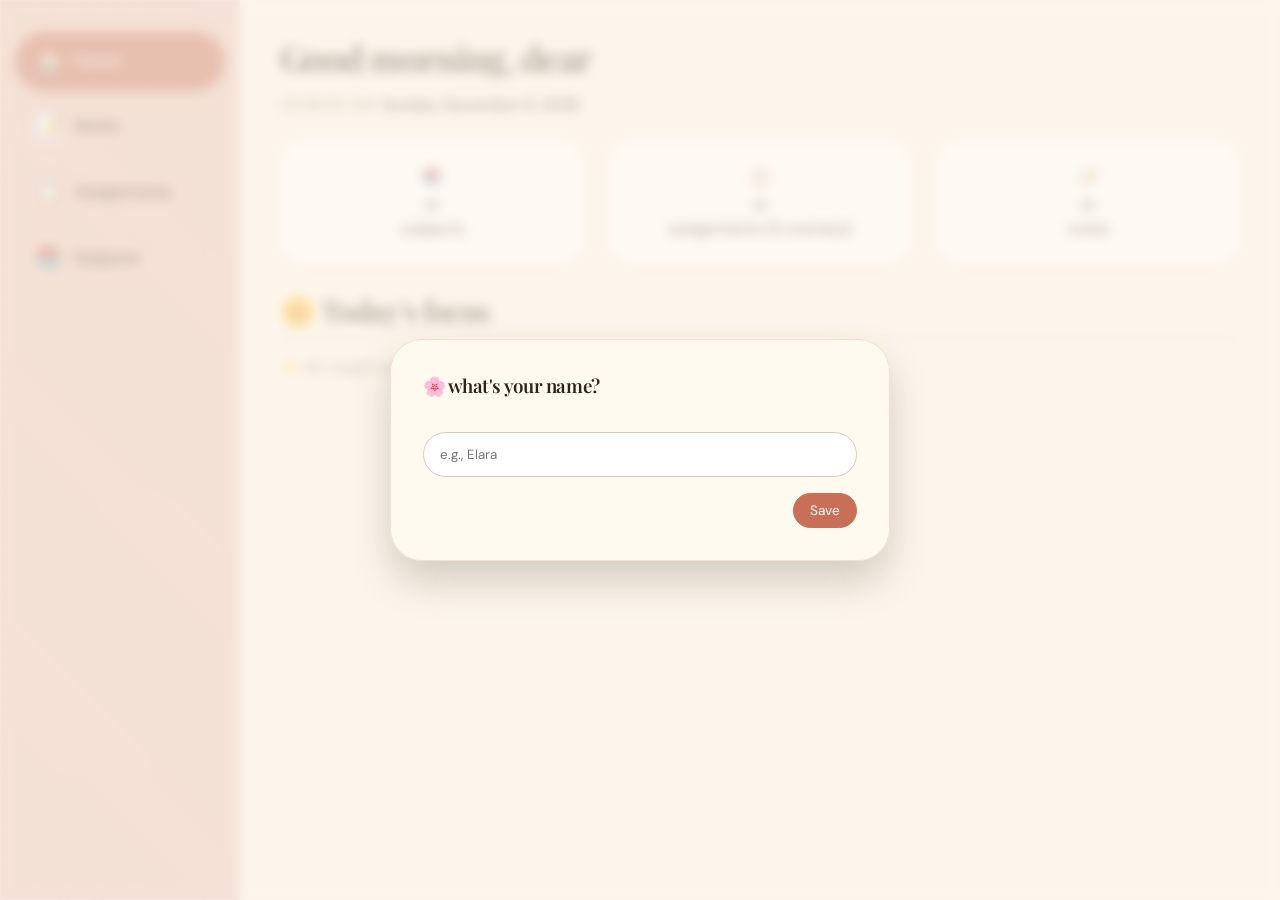
==== ivcproj_aswathee.html @ ad025c9a "Add files via upload" ====
<!DOCTYPE html>
<html lang="en">
<head>
  <meta charset="UTF-8">
  <meta name="viewport" content="width=device-width, initial-scale=1.0">
  <title>whimsy study · student dashboard</title>
  <link rel="preconnect" href="https://fonts.googleapis.com">
  <link rel="preconnect" href="https://fonts.gstatic.com" crossorigin>
  <link href="https://fonts.googleapis.com/css2?family=DM+Mono&family=DM+Sans:opsz@9..40&family=Playfair+Display:wght@400;600&display=swap" rel="stylesheet">
  <style>
    * {
      margin: 0;
      padding: 0;
      box-sizing: border-box;
    }

    body {
      font-family: 'DM Sans', sans-serif;
      background-color: #FDF6EC;
      color: #2D2417;
      line-height: 1.5;
      min-height: 100vh;
    }

    .app-container {
      display: flex;
      min-height: 100vh;
      position: relative;
    }

    .sidebar {
      width: 240px;
      background-color: #E8C4B8;
      padding: 2rem 1rem;
      box-shadow: inset 0 0 0 1px rgba(255, 250, 240, 0.3);
      background-image: repeating-linear-gradient(45deg, rgba(200, 120, 90, 0.05) 0px, rgba(200, 120, 90, 0.05) 2px, transparent 2px, transparent 6px);
      position: sticky;
      top: 0;
      height: 100vh;
      display: flex;
      flex-direction: column;
      transition: all 0.2s ease;
    }

    .sidebar nav {
      flex: 1;
      display: flex;
      flex-direction: column;
      gap: 0.5rem;
    }

    .nav-item {
      display: flex;
      align-items: center;
      gap: 12px;
      padding: 0.75rem 1.2rem;
      border-radius: 40px;
      font-weight: 500;
      color: #2D2417;
      cursor: pointer;
      transition: background 0.2s, transform 0.1s;
      background: transparent;
    }

    .nav-item:hover {
      background: rgba(200, 120, 90, 0.15);
    }

    .nav-item.active {
      background: #C87057;
      color: #FDF6EC;
      box-shadow: 0 4px 8px rgba(200, 120, 90, 0.3);
    }

    .nav-item span:first-child { font-size: 1.4rem; }

    .main-content {
      flex: 1;
      padding: 2rem 2.5rem;
      overflow-y: auto;
      background: #FDF6EC;
      position: relative;
    }

    .page {
      display: none;
      animation: fadeUp 0.3s ease;
    }

    .page.active-page {
      display: block;
    }

    @keyframes fadeUp {
      0% { opacity: 0; transform: translateY(6px); }
      100% { opacity: 1; transform: translateY(0); }
    }

    h1, h2, h3 {
      font-family: 'Playfair Display', serif;
      font-weight: 600;
      letter-spacing: -0.02em;
    }

    h1 { font-size: 2.2rem; margin-bottom: 0.5rem; }
    h2 { font-size: 1.8rem; margin: 1.5rem 0 1rem; border-bottom: 2px dashed #E8C4B8; padding-bottom: 0.3rem;}

    .stats-grid, .subjects-grid {
      display: grid;
      grid-template-columns: repeat(auto-fit, minmax(150px, 1fr));
      gap: 1.5rem;
      margin: 1.5rem 0;
    }

    .stat-card {
      background: white;
      padding: 1.5rem 1rem;
      border-radius: 24px;
      box-shadow: 0 8px 18px -8px rgba(0,0,0,0.08), 0 0 0 1px rgba(232,196,184,0.3);
      text-align: center;
      transition: all 0.2s;
    }

    .stat-card:hover { transform: translateY(-4px); box-shadow: 0 16px 24px -10px rgba(200,120,90,0.2);}

    .notes-grid {
      column-count: 3;
      column-gap: 1.5rem;
      margin-top: 1.5rem;
    }

    .note-card {
      background: white;
      border-radius: 24px;
      padding: 1.2rem 1.2rem 1rem;
      margin-bottom: 1.5rem;
      break-inside: avoid;
      box-shadow: 0 4px 12px rgba(0,0,0,0.04), 0 0 0 1px #f0e2d8;
      transition: 0.15s;
      border-left: 6px solid #8FAF8F;
    }

    .note-card:hover { box-shadow: 0 12px 24px -12px #C87057; transform: scale(1.01); }

    .note-title { font-weight: 600; font-size: 1.3rem; font-family: 'Playfair Display', serif; }
    .note-preview { color: #8C7B6E; margin: 0.5rem 0; font-size: 0.95rem; }
    .note-meta { font-size: 0.8rem; display: flex; justify-content: space-between; margin-top: 0.8rem;}
    .assignment-badge { 
      background: #E8C4B8; 
      color: #2D2417; 
      font-size: 0.7rem;
      padding: 0.2rem 0.5rem;
      border-radius: 20px;
      display: inline-block;
      margin-top: 0.3rem;
    }

    .assignment-group { margin: 1.8rem 0; }
    .assignment-item {
      background: white;
      border-radius: 18px;
      padding: 1rem 1.5rem;
      margin-bottom: 0.8rem;
      display: flex;
      flex-wrap: wrap;
      align-items: center;
      gap: 0.8rem;
      box-shadow: 0 2px 6px rgba(0,0,0,0.02);
    }
    .badge {
      padding: 0.2rem 1rem;
      border-radius: 40px;
      font-size: 0.8rem;
      font-weight: 500;
    }
    .priority-high { background: #f9d6d0; color: #a13e2f; }
    .priority-medium { background: #f9e3c0; color: #9e6f32; }
    .priority-low { background: #dae8da; color: #3f6b3f; }
    .subject-badge { background: #E8C4B8; color: #2D2417; }
    .completed-badge { background: #8FAF8F; color: white; }

    .btn {
      background: white;
      border: 1px solid #E8C4B8;
      padding: 0.5rem 1rem;
      border-radius: 40px;
      font-family: 'DM Sans', sans-serif;
      cursor: pointer;
      transition: 0.15s;
      font-size: 0.85rem;
      box-shadow: 0 2px 4px rgba(0,0,0,0.02);
    }
    .btn-primary {
      background: #C87057;
      border-color: #C87057;
      color: white;
    }
    .btn-primary:hover { background: #b15d44; transform: scale(0.98);}
    .btn-outline:hover { background: #f5e0d8; }
    .btn-small {
      padding: 0.2rem 0.8rem;
      font-size: 0.8rem;
    }
    .btn-danger {
      background: #f9d6d0;
      border-color: #a13e2f;
      color: #a13e2f;
    }
    .btn-danger:hover { background: #f5c0b8; }

    .modal-overlay {
      position: fixed;
      top: 0; left: 0; width: 100%; height: 100%;
      background: rgba(253, 246, 236, 0.6);
      backdrop-filter: blur(6px);
      display: none;
      align-items: center;
      justify-content: center;
      z-index: 1000;
    }
    .modal {
      background: rgba(255, 250, 240, 0.95);
      backdrop-filter: blur(4px);
      border-radius: 32px;
      padding: 2rem;
      width: 90%;
      max-width: 500px;
      box-shadow: 0 20px 40px rgba(45,36,23,0.2);
      border: 1px solid rgba(200,120,90,0.2);
    }
    .modal h3 { margin-bottom: 1.5rem; }
    .modal input, .modal textarea, .modal select {
      width: 100%;
      padding: 0.8rem 1rem;
      margin: 0.5rem 0 1rem;
      border: 1px solid #E8C4B8;
      border-radius: 30px;
      background: white;
      font-family: 'DM Sans', sans-serif;
    }

    @media (max-width: 768px) {
      .app-container { flex-direction: column; }
      .sidebar {
        width: 100%;
        height: auto;
        position: fixed;
        bottom: 0;
        top: auto;
        flex-direction: row;
        padding: 0.5rem;
        justify-content: space-around;
        z-index: 100;
        box-shadow: 0 -2px 12px rgba(0,0,0,0.05);
      }
      .sidebar nav { flex-direction: row; }
      .main-content { margin-bottom: 70px; padding: 1rem; }
      .notes-grid { column-count: 2; }
    }

    .flex { display: flex; gap: 0.8rem; align-items: center; }
    .flex-wrap { flex-wrap: wrap; }
    .mt-2 { margin-top: 2rem; }
    .text-muted { color: #8C7B6E; }
    .pill { border-radius: 40px; }
    .small-note { font-size: 0.8rem; }
    .mb-1 { margin-bottom: 0.5rem; }
    .ml-auto { margin-left: auto; }
  </style>
</head>
<body>
<div class="app-container">
  <!-- SIDEBAR NAVIGATION -->
  <aside class="sidebar">
    <nav id="sidebar-nav">
      <div class="nav-item active" data-page="home"><span>🏠</span> <span>Home</span></div>
      <div class="nav-item" data-page="notes"><span>📝</span> <span>Notes</span></div>
      <div class="nav-item" data-page="assignments"><span>📋</span> <span>Assignments</span></div>
      <div class="nav-item" data-page="subjects"><span>📚</span> <span>Subjects</span></div>
    </nav>
  </aside>

  <main class="main-content">
    <!-- HOME PAGE -->
    <div id="home-page" class="page active-page">
      <h1 id="greeting">Good afternoon, </h1>
      <div class="flex" style="gap:0.5rem;"><span class="text-muted" id="live-clock"></span> <span id="full-date"></span></div>
      <div class="stats-grid" id="home-stats"></div>
      <h2>🌼 Today's focus</h2>
      <div id="today-focus-list"></div>
    </div>

    <!-- NOTES PAGE -->
    <div id="notes-page" class="page">
      <div class="flex" style="justify-content: space-between;">
        <h2>📝 Notes</h2>
        <button class="btn btn-primary" id="new-note-btn">+ New note</button>
      </div>
      <div class="flex" style="margin: 1rem 0;">
        <label>Filter by subject:</label>
        <select id="note-filter-subject" style="border-radius: 40px; padding:0.4rem 1rem;"></select>
      </div>
      <div class="notes-grid" id="notes-container"></div>
    </div>

    <!-- ASSIGNMENTS PAGE -->
    <div id="assignments-page" class="page">
      <div class="flex" style="justify-content: space-between;">
        <h2>📋 Assignments</h2>
        <button class="btn btn-primary" id="new-assignment-btn">+ New assignment</button>
      </div>
      
      <!-- ASSIGNMENT NOTES PANEL -->
      <div id="assignment-notes-panel" style="background: #fff2e9; border-radius: 24px; padding:1rem; margin-bottom:1.5rem; display: none;">
        <div class="flex" style="justify-content: space-between;">
          <h4 id="selected-assignment-title" style="font-family: 'Playfair Display';">📎 Assignment Notes</h4>
          <button class="btn btn-small" id="close-notes-panel">✕</button>
        </div>
        <div id="assignment-notes-list" style="margin: 0.8rem 0;"></div>
        <button class="btn btn-primary btn-small" id="add-note-to-assignment">+ Add note to this assignment</button>
      </div>
      
      <div id="assignments-groups"></div>
    </div>

    <!-- SUBJECTS PAGE -->
    <div id="subjects-page" class="page">
      <div class="flex" style="justify-content: space-between;">
        <h2>📚 Subjects</h2>
        <button class="btn btn-primary" id="new-subject-btn">+ New subject</button>
      </div>
      <div class="subjects-grid" id="subjects-container"></div>
      <div id="subject-detail" style="margin-top:2rem; display:none;"></div>
    </div>
  </main>
</div>

<!-- NAME MODAL -->
<div class="modal-overlay" id="name-modal">
  <div class="modal">
    <h3>🌸 what's your name?</h3>
    <input type="text" id="student-name-input" placeholder="e.g., Elara" autofocus>
    <div class="flex" style="justify-content: flex-end;">
      <button class="btn btn-primary" id="save-name-btn">Save</button>
    </div>
  </div>
</div>

<!-- NOTE MODAL -->
<div class="modal-overlay" id="note-modal">
  <div class="modal">
    <h3 id="note-modal-title">New note</h3>
    <input type="text" id="note-title" placeholder="Title"><br>
    <textarea id="note-body" placeholder="Write your thoughts..." rows="3"></textarea>
    <select id="note-subject"><option value="">No subject</option></select>
    <select id="note-assignment" style="display: none;"><option value="">No assignment</option></select>
    <label>Color tag:</label>
    <select id="note-color">
      <option value="#FFE4E1">Misty rose</option>
      <option value="#E6E6FA">Lavender</option>
      <option value="#F0E68C">Khaki</option>
      <option value="#D8BFD8">Thistle</option>
      <option value="#CAE9D5">Sage</option>
      <option value="#FBC4C4">Soft peach</option>
    </select>
    <input type="hidden" id="note-id">
    <input type="hidden" id="note-assignment-id">
    <div class="flex" style="justify-content: flex-end;">
      <button class="btn btn-primary" id="save-note">Save note</button>
      <button class="btn" id="close-note-modal">Cancel</button>
    </div>
  </div>
</div>

<!-- ASSIGNMENT MODAL -->
<div class="modal-overlay" id="assignment-modal">
  <div class="modal">
    <h3 id="assignment-modal-title">New assignment</h3>
    <input type="text" id="assignment-title" placeholder="Title">
    <select id="assignment-subject"></select>
    <input type="date" id="assignment-duedate">
    <select id="assignment-priority">
      <option value="High">High</option>
      <option value="Medium">Medium</option>
      <option value="Low">Low</option>
    </select>
    <textarea id="assignment-desc" placeholder="description (optional)"></textarea>
    <input type="hidden" id="assignment-id">
    <div class="flex" style="justify-content: flex-end;">
      <button class="btn btn-primary" id="save-assignment">Save</button>
      <button class="btn" id="close-assignment-modal">Cancel</button>
    </div>
  </div>
</div>

<!-- SUBJECT MODAL -->
<div class="modal-overlay" id="subject-modal">
  <div class="modal">
    <h3>New subject</h3>
    <input type="text" id="subject-name" placeholder="Subject name">
    <select id="subject-color">
      <option value="#FFE4E1">Misty rose</option>
      <option value="#E6E6FA">Lavender</option>
      <option value="#F0E68C">Khaki</option>
      <option value="#CAE9D5">Sage</option>
    </select>
    <input type="text" id="subject-emoji" placeholder="emoji (e.g. 📐)" value="📘">
    <input type="hidden" id="subject-id">
    <div class="flex" style="justify-content: flex-end;">
      <button class="btn btn-primary" id="save-subject">Save</button>
      <button class="btn" id="close-subject-modal">Cancel</button>
    </div>
  </div>
</div>

<script>
  (function() {
    let studentName = localStorage.getItem('studentName') || '';
    let subjects = JSON.parse(localStorage.getItem('subjects')) || [];
    let notes = JSON.parse(localStorage.getItem('notes')) || [];
    let assignments = JSON.parse(localStorage.getItem('assignments')) || [];

    let currentAssignmentId = null;

    function saveAll() {
      localStorage.setItem('studentName', studentName);
      localStorage.setItem('subjects', JSON.stringify(subjects));
      localStorage.setItem('notes', JSON.stringify(notes));
      localStorage.setItem('assignments', JSON.stringify(assignments));
    }

    function generateId() { return Date.now() + '-' + Math.random().toString(36).substr(2, 6); }

    function getSubjectName(id) {
      if (!id) return '';
      const sub = subjects.find(s => s.id === id);
      return sub ? sub.name : '';
    }

    function getAssignmentTitle(id) {
      if (!id) return '';
      const ass = assignments.find(a => a.id === id);
      return ass ? ass.title : '';
    }

    function formatDue(dueDate, completed) {
      if (completed) return 'completed';
      const today = new Date(); today.setHours(0,0,0,0);
      const due = new Date(dueDate); due.setHours(0,0,0,0);
      const diff = Math.ceil((due - today) / (1000*60*60*24));
      if (diff < 0) return `overdue by ${-diff} d`;
      if (diff === 0) return 'due today';
      if (diff <= 3) return `due in ${diff} d`;
      return `due ${due.toLocaleDateString()}`;
    }

    function updateClock() {
      const now = new Date();
      document.getElementById('live-clock').innerText = now.toLocaleTimeString([], {hour:'2-digit', minute:'2-digit', second:'2-digit'});
      document.getElementById('full-date').innerText = now.toLocaleDateString('en-US', { weekday:'long', year:'numeric', month:'long', day:'numeric' });
    }
    setInterval(updateClock, 1000);

    function updateGreeting() {
      const hour = new Date().getHours();
      let timeGreet = 'morning';
      if (hour >= 12 && hour < 17) timeGreet = 'afternoon';
      else if (hour >= 17) timeGreet = 'evening';
      document.getElementById('greeting').innerText = `Good ${timeGreet}, ${studentName || 'dear'} `;
    }

    // HOME PAGE RENDER
    function renderHome() {
      const totalSubjects = subjects.length;
      const totalAssignments = assignments.length;
      const overdueCount = assignments.filter(a => !a.completed && new Date(a.dueDate) < new Date()).length;
      const totalNotes = notes.length;
      document.getElementById('home-stats').innerHTML = `
        <div class="stat-card"><span>📚</span><h3>${totalSubjects}</h3><div>subjects</div></div>
        <div class="stat-card"><span>📋</span><h3>${totalAssignments}</h3><div>assignments (${overdueCount} overdue)</div></div>
        <div class="stat-card"><span>📝</span><h3>${totalNotes}</h3><div>notes</div></div>
      `;

      const today = new Date().toISOString().split('T')[0];
      const focus = assignments.filter(a => !a.completed && (a.dueDate === today || new Date(a.dueDate) < new Date()));
      const html = focus.length ? focus.map(a => `<div class="assignment-item"><b>${a.title}</b> (${getSubjectName(a.subjectId)}) – ${formatDue(a.dueDate, false)}</div>`).join('') : '<p class="text-muted">✨ all caught up! nothing due.</p>';
      document.getElementById('today-focus-list').innerHTML = html;
    }

    // NOTES PAGE RENDER
    function renderNotes() {
      const filterSubj = document.getElementById('note-filter-subject').value;
      let filtered = notes;
      if (filterSubj) filtered = notes.filter(n => n.subjectId === filterSubj);

      const container = document.getElementById('notes-container');
      container.innerHTML = filtered.map(n => {
        const subName = getSubjectName(n.subjectId);
        const assTitle = getAssignmentTitle(n.assignmentId);
        return `<div class="note-card" style="border-left-color: ${n.color || '#8FAF8F'}" data-id="${n.id}">
          <div class="note-title">${n.title}</div>
          <div class="note-preview">${n.body.substring(0, 80)}${n.body.length>80?'…':''}</div>
          ${assTitle ? `<div class="assignment-badge">📋 ${assTitle}</div>` : ''}
          <div class="note-meta">
            <span>${subName ? '📌 '+subName : ''}</span>
            <span>📅 ${new Date(n.createdAt).toLocaleDateString()}</span>
          </div>
          <div class="flex" style="justify-content:flex-end; gap:0.3rem; margin-top:0.5rem;">
            <button class="btn edit-note" data-id="${n.id}">✎ edit</button>
            <button class="btn delete-note" data-id="${n.id}">🗑️</button>
          </div>
        </div>`;
      }).join('') || '<p class="text-muted">no notes yet. start writing ✍️</p>';
    }

    // ASSIGNMENTS PAGE RENDER
    function renderAssignments() {
      const groups = { overdue: [], soon: [], upcoming: [], completed: [] };
      const today = new Date(); today.setHours(0,0,0,0);
      assignments.forEach(a => {
        if (a.completed) { 
          groups.completed.push(a); 
          return; 
        }
        const due = new Date(a.dueDate); due.setHours(0,0,0,0);
        const diff = Math.ceil((due - today) / (86400000));
        if (diff < 0) groups.overdue.push(a);
        else if (diff <= 3) groups.soon.push(a);
        else groups.upcoming.push(a);
      });

      const renderGroup = (title, list) => list.map(a => {
        const noteCount = notes.filter(n => n.assignmentId === a.id).length;
        return `<div class="assignment-item" data-id="${a.id}">
          <div style="flex:2"><b>${a.title}</b> <span class="badge subject-badge">${getSubjectName(a.subjectId)}</span></div>
          <span class="badge priority-${a.priority.toLowerCase()}">${a.priority}</span>
          <span>${formatDue(a.dueDate, a.completed)}</span>
          <div class="flex">
            <button class="btn ${a.completed ? 'btn-outline' : 'btn-primary'} toggle-complete" data-id="${a.id}">
              ${a.completed ? '↩️ Undo' : '✓ Complete'}
            </button>
            <button class="btn show-notes-panel" data-id="${a.id}">
              📎 ${noteCount > 0 ? noteCount : ''}
            </button>
            <button class="btn btn-danger delete-assignment" data-id="${a.id}">🗑️</button>
          </div>
        </div>`;
      }).join('');

      document.getElementById('assignments-groups').innerHTML = `
        <div class="assignment-group"><h3>⏰ Overdue</h3>${renderGroup('', groups.overdue) || '<p class="text-muted">none</p>'}</div>
        <div class="assignment-group"><h3>📅 Due soon</h3>${renderGroup('', groups.soon) || '<p class="text-muted">none</p>'}</div>
        <div class="assignment-group"><h3>📌 Upcoming</h3>${renderGroup('', groups.upcoming) || '<p class="text-muted">none</p>'}</div>
        <div class="assignment-group"><h3>✅ Completed</h3>${renderGroup('', groups.completed) || '<p class="text-muted">none</p>'}</div>
      `;
    }

    // SUBJECTS PAGE RENDER
    function renderSubjects() {
      const container = document.getElementById('subjects-container');
      container.innerHTML = subjects.map(s => {
        const noteCount = notes.filter(n => n.subjectId === s.id).length;
        const pendingAssignments = assignments.filter(a => !a.completed && a.subjectId === s.id).length;
        return `<div class="stat-card subject-card" data-id="${s.id}" style="border-left: 6px solid ${s.color};">
          <div style="font-size:2rem;">${s.emoji || '📚'}</div>
          <h3>${s.name}</h3>
          <div class="text-muted">notes: ${noteCount} · pending: ${pendingAssignments}</div>
          <button class="btn delete-subject" data-id="${s.id}">🗑️ Delete</button>
        </div>`;
      }).join('') || '<p>no subjects yet. create one!</p>';
    }

    function renderAssignmentNotesPanel(assignmentId) {
      const panel = document.getElementById('assignment-notes-panel');
      const notesList = document.getElementById('assignment-notes-list');
      const assignment = assignments.find(a => a.id === assignmentId);
      
      if (!assignment) return;
      
      currentAssignmentId = assignmentId;
      document.getElementById('selected-assignment-title').innerHTML = `📎 Notes for: ${assignment.title}`;
      
      const linkedNotes = notes.filter(n => n.assignmentId === assignmentId);
      
      if (linkedNotes.length === 0) {
        notesList.innerHTML = '<p class="text-muted">No notes linked to this assignment yet.</p>';
      } else {
        notesList.innerHTML = linkedNotes.map(n => `
          <div class="flex" style="justify-content:space-between; margin-bottom:0.5rem; padding:0.5rem; background:white; border-radius:16px;">
            <div>
              <b>${n.title}</b><br>
              <small>${n.body.substring(0, 50)}${n.body.length>50?'…':''}</small>
            </div>
            <button class="btn btn-small view-note" data-id="${n.id}">👁️ View</button>
          </div>
        `).join('');
      }
      
      panel.style.display = 'block';
    }

    function refreshUI() {
      updateGreeting();
      renderHome();
      renderNotes();
      renderAssignments();
      renderSubjects();
      
      let subOpts = '<option value="">All subjects</option>' + subjects.map(s => `<option value="${s.id}">${s.name}</option>`).join('');
      document.getElementById('note-filter-subject').innerHTML = subOpts;
      document.getElementById('note-subject').innerHTML = '<option value="">No subject</option>' + subjects.map(s => `<option value="${s.id}">${s.name}</option>`).join('');
      
      let assignmentOpts = '<option value="">No assignment</option>' + assignments.map(a => `<option value="${a.id}">${a.title}</option>`).join('');
      document.getElementById('note-assignment').innerHTML = assignmentOpts;
      
      document.getElementById('assignment-subject').innerHTML = subjects.map(s => `<option value="${s.id}">${s.name}</option>`).join('');
      
      if (currentAssignmentId) {
        const assignment = assignments.find(a => a.id === currentAssignmentId);
        if (assignment) {
          renderAssignmentNotesPanel(currentAssignmentId);
        } else {
          document.getElementById('assignment-notes-panel').style.display = 'none';
          currentAssignmentId = null;
        }
      }
    }

    if (!studentName) {
      document.getElementById('name-modal').style.display = 'flex';
    }
    document.getElementById('save-name-btn').addEventListener('click', ()=>{
      const name = document.getElementById('student-name-input').value.trim();
      if (name) {
        studentName = name;
        localStorage.setItem('studentName', name);
        document.getElementById('name-modal').style.display = 'none';
        refreshUI();
      }
    });

    const navItems = document.querySelectorAll('.nav-item');
    const pages = document.querySelectorAll('.page');
    navItems.forEach(item => {
      item.addEventListener('click', () => {
        navItems.forEach(n => n.classList.remove('active'));
        item.classList.add('active');
        pages.forEach(p => p.classList.remove('active-page'));
        document.getElementById(`${item.dataset.page}-page`).classList.add('active-page');
      });
    });

    const noteModal = document.getElementById('note-modal');
    const assignmentModal = document.getElementById('assignment-modal');
    const subjectModal = document.getElementById('subject-modal');

    document.getElementById('new-note-btn').addEventListener('click', ()=>{
      document.getElementById('note-modal-title').innerText = 'New note';
      document.getElementById('note-id').value = '';
      document.getElementById('note-title').value = '';
      document.getElementById('note-body').value = '';
      document.getElementById('note-assignment-id').value = '';
      document.getElementById('note-assignment').style.display = 'block';
      noteModal.style.display = 'flex';
    });
    
    document.getElementById('close-note-modal').addEventListener('click', ()=> noteModal.style.display = 'none');

    document.getElementById('new-assignment-btn').addEventListener('click', ()=>{
      document.getElementById('assignment-modal-title').innerText = 'New assignment';
      document.getElementById('assignment-id').value = '';
      document.getElementById('assignment-title').value = '';
      document.getElementById('assignment-desc').value = '';
      assignmentModal.style.display = 'flex';
    });
    document.getElementById('close-assignment-modal').addEventListener('click', ()=> assignmentModal.style.display = 'none');

    document.getElementById('new-subject-btn').addEventListener('click', ()=>{
      document.getElementById('subject-id').value = '';
      document.getElementById('subject-name').value = '';
      subjectModal.style.display = 'flex';
    });
    document.getElementById('close-subject-modal').addEventListener('click', ()=> subjectModal.style.display = 'none');

    document.getElementById('close-notes-panel').addEventListener('click', ()=>{
      document.getElementById('assignment-notes-panel').style.display = 'none';
      currentAssignmentId = null;
    });

    document.getElementById('add-note-to-assignment').addEventListener('click', ()=>{
      if (!currentAssignmentId) return;
      
      document.getElementById('note-modal-title').innerText = 'New note for assignment';
      document.getElementById('note-id').value = '';
      document.getElementById('note-title').value = '';
      document.getElementById('note-body').value = '';
      document.getElementById('note-assignment-id').value = currentAssignmentId;
      document.getElementById('note-assignment').style.display = 'none';
      noteModal.style.display = 'flex';
    });

    document.getElementById('save-note').addEventListener('click', ()=>{
      const id = document.getElementById('note-id').value || generateId();
      const assignmentId = document.getElementById('note-assignment-id').value || 
                          (document.getElementById('note-assignment').style.display !== 'none' ? 
                           document.getElementById('note-assignment').value : null);
      
      const note = {
        id, 
        title: document.getElementById('note-title').value, 
        body: document.getElementById('note-body').value,
        subjectId: document.getElementById('note-subject').value || null,
        assignmentId: assignmentId || null,
        color: document.getElementById('note-color').value,
        createdAt: new Date().toISOString()
      };
      if (!note.title) return alert('title required');
      const existingIndex = notes.findIndex(n => n.id === id);
      if (existingIndex >= 0) notes[existingIndex] = note; else notes.push(note);
      saveAll(); refreshUI(); noteModal.style.display = 'none';
    });

    document.getElementById('save-assignment').addEventListener('click', ()=>{
      const id = document.getElementById('assignment-id').value || generateId();
      const assignment = {
        id, 
        title: document.getElementById('assignment-title').value,
        subjectId: document.getElementById('assignment-subject').value,
        dueDate: document.getElementById('assignment-duedate').value,
        priority: document.getElementById('assignment-priority').value,
        description: document.getElementById('assignment-desc').value,
        completed: false
      };
      if (!assignment.title || !assignment.dueDate) return alert('title and due date required');
      const existing = assignments.findIndex(a => a.id === id);
      if (existing >= 0) assignments[existing] = assignment; else assignments.push(assignment);
      saveAll(); refreshUI(); assignmentModal.style.display = 'none';
    });

    document.getElementById('save-subject').addEventListener('click', ()=>{
      const id = document.getElementById('subject-id').value || generateId();
      const subject = {
        id, 
        name: document.getElementById('subject-name').value,
        color: document.getElementById('subject-color').value,
        emoji: document.getElementById('subject-emoji').value
      };
      if (!subject.name) return alert('name required');
      const existing = subjects.findIndex(s => s.id === id);
      if (existing >= 0) subjects[existing] = subject; else subjects.push(subject);
      saveAll(); refreshUI(); subjectModal.style.display = 'none';
    });

    document.addEventListener('click', (e) => {
      if (e.target.classList.contains('delete-note')) {
        if (confirm('Delete note?')) {
          notes = notes.filter(n => n.id !== e.target.dataset.id);
          saveAll(); refreshUI();
        }
      }
      
      if (e.target.classList.contains('delete-assignment')) {
        if (confirm('Delete assignment? This will remove links from any notes.')) {
          const assignmentId = e.target.dataset.id;
          notes = notes.map(n => {
            if (n.assignmentId === assignmentId) {
              delete n.assignmentId;
            }
            return n;
          });
          assignments = assignments.filter(a => a.id !== assignmentId);
          saveAll(); refreshUI();
        }
      }
      
      if (e.target.classList.contains('toggle-complete')) {
        const a = assignments.find(as => as.id === e.target.dataset.id);
        if (a) { 
          a.completed = !a.completed; 
          a.completedAt = a.completed ? new Date().toISOString() : null; 
          saveAll(); refreshUI(); 
        }
      }
      
      if (e.target.classList.contains('delete-subject')) {
        if (confirm('Delete subject? (notes/assignments remain but unlinked)')) {
          subjects = subjects.filter(s => s.id !== e.target.dataset.id);
          saveAll(); refreshUI();
        }
      }
      
      if (e.target.classList.contains('show-notes-panel')) {
        const assignmentId = e.target.dataset.id;
        renderAssignmentNotesPanel(assignmentId);
      }
      
      if (e.target.classList.contains('view-note')) {
        const noteId = e.target.dataset.id;
        const note = notes.find(n => n.id === noteId);
        if (note) {
          alert(`📝 ${note.title}\n\n${note.body}`);
        }
      }
      
      if (e.target.classList.contains('edit-note')) {
        const noteId = e.target.dataset.id;
        const note = notes.find(n => n.id === noteId);
        if (note) {
          document.getElementById('note-modal-title').innerText = 'Edit note';
          document.getElementById('note-id').value = note.id;
          document.getElementById('note-title').value = note.title;
          document.getElementById('note-body').value = note.body;
          document.getElementById('note-subject').value = note.subjectId || '';
          document.getElementById('note-color').value = note.color || '#FFE4E1';
          document.getElementById('note-assignment-id').value = note.assignmentId || '';
          document.getElementById('note-assignment').style.display = 'block';
          document.getElementById('note-assignment').value = note.assignmentId || '';
          noteModal.style.display = 'flex';
        }
      }
    });

    refreshUI();
    updateClock();
    setInterval(updateClock, 1000);
  })();
</script>
</body>
</html>
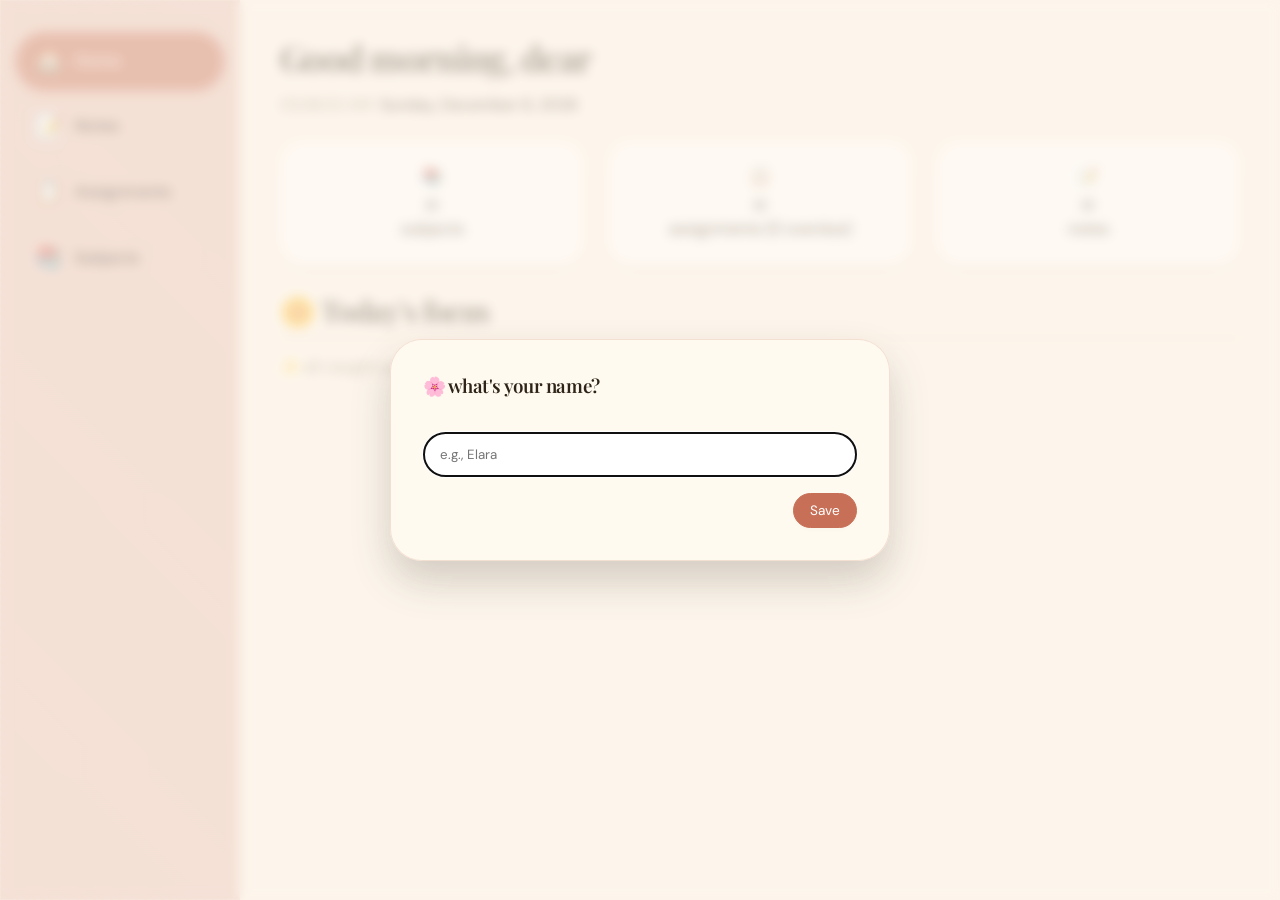
==== commit 0b3f34a7: "Change title from 'whimsy study' to 'Notes collector'" ====
--- a/ivcproj_aswathee.html
+++ b/ivcproj_aswathee.html
@@ -3,7 +3,7 @@
 <head>
   <meta charset="UTF-8">
   <meta name="viewport" content="width=device-width, initial-scale=1.0">
-  <title>whimsy study · student dashboard</title>
+  <title>Notes collector</title>
   <link rel="preconnect" href="https://fonts.googleapis.com">
   <link rel="preconnect" href="https://fonts.gstatic.com" crossorigin>
   <link href="https://fonts.googleapis.com/css2?family=DM+Mono&family=DM+Sans:opsz@9..40&family=Playfair+Display:wght@400;600&display=swap" rel="stylesheet">
@@ -826,4 +826,4 @@
   })();
 </script>
 </body>
-</html>+</html>
